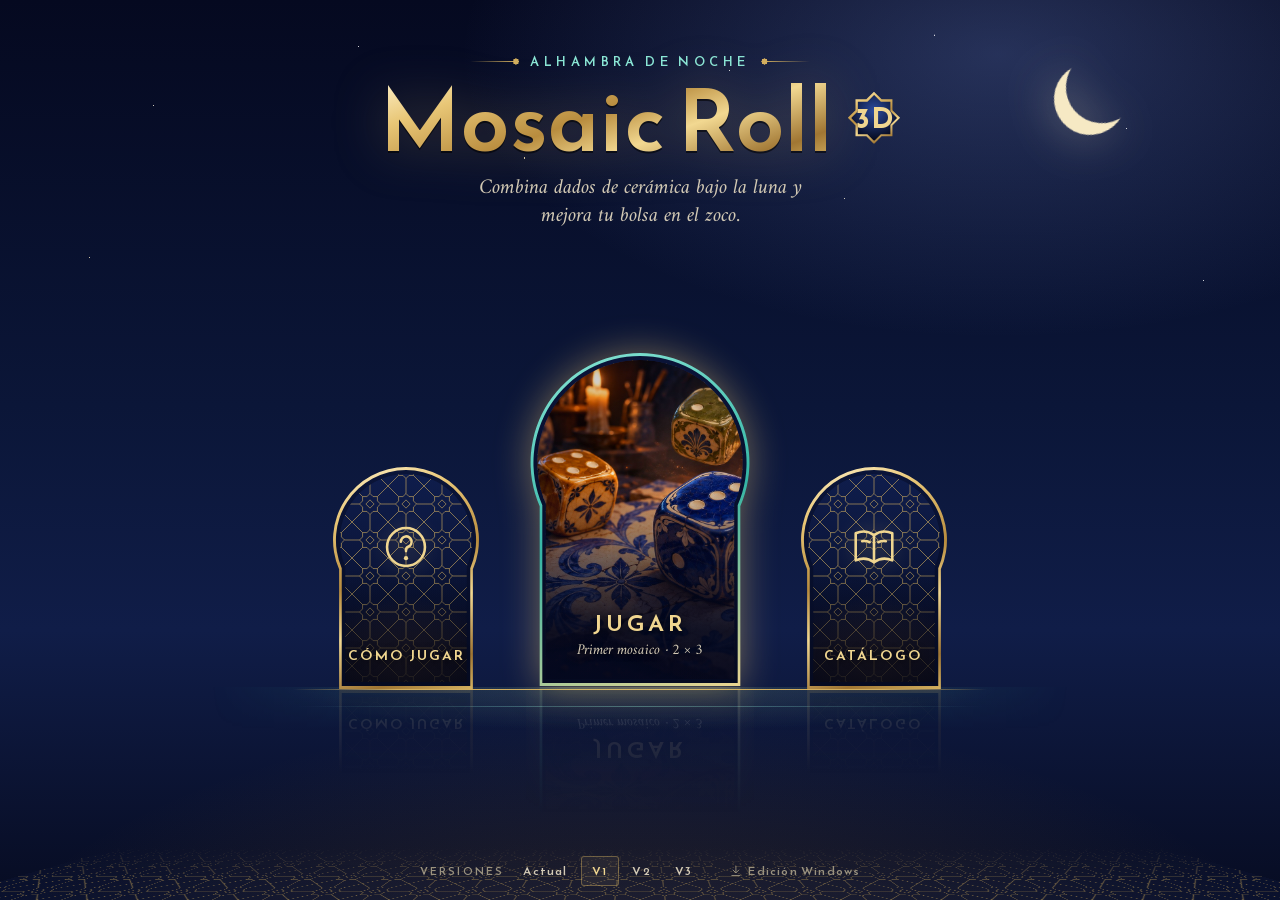
==== v1/index.html @ cc2affee "Añadir tres rediseños completos de la interfaz en /v1, /v2 y /v3 - v1 «Alhambra de noche»: patio noc" ====
<!doctype html>
<html lang="es">
<head>
  <meta charset="utf-8">
  <meta name="viewport" content="width=device-width, initial-scale=1, viewport-fit=cover">
  <base href="../">
  <meta name="theme-color" content="#070c22">
  <meta name="color-scheme" content="dark">
  <meta name="description" content="Mosaic Roll 3D · Alhambra de noche. Combina dados de cerámica bajo la luna, compra en el zoco y forja quimeras entre mosaicos.">
  <title>Mosaic Roll 3D · Alhambra de noche</title>
  <link rel="icon" type="image/jpeg" href="azulejo.jpg">
  <link rel="preconnect" href="https://fonts.googleapis.com">
  <link rel="preconnect" href="https://fonts.gstatic.com" crossorigin>
  <link rel="stylesheet" href="https://fonts.googleapis.com/css2?family=Amiri:ital,wght@0,400;0,700;1,400;1,700&family=Reem+Kufi:wght@400..700&display=swap">
  <link rel="stylesheet" href="v1/alhambra.css?v=1">
  <script type="importmap">{"imports":{"three":"./vendor/three.module.min.js"}}</script>
  <script type="module" src="v1/juego.js?v=1"></script>
</head>
<body data-screen="title">
  <main class="patio" id="start">
    <div class="sky" aria-hidden="true"><span class="stars"></span><span class="moon"></span><span class="lattice"></span></div>
    <header class="crest">
      <p class="crest-kicker"><span class="rule" aria-hidden="true"></span>Alhambra de noche<span class="rule" aria-hidden="true"></span></p>
      <h1 class="wordmark"><span class="wordmark-main">Mosaic Roll</span><span class="wordmark-star"><span>3D</span></span></h1>
      <p class="crest-tagline">Combina dados de cerámica bajo la luna y mejora tu bolsa en el zoco.</p>
    </header>

    <div class="arcade">
      <nav class="doors" aria-label="Menú principal">
        <button class="door door-side" type="button" data-help>
          <span class="door-arch" aria-hidden="true"><span class="door-light"></span><i data-icon="help" class="door-glyph"></i></span>
          <span class="door-caption"><span class="door-label">Cómo jugar</span></span>
        </button>
        <div class="door-main-wrap">
          <button class="door door-main" type="button" id="play" disabled>
            <span class="door-arch" aria-hidden="true"><span class="door-light"></span><span class="door-view"></span></span>
            <span class="door-caption"><span class="door-label" id="play-label">Cargando…</span><small class="door-note" id="play-note"></small></span>
          </button>
          <button class="threshold" type="button" id="new" hidden><i data-icon="refresh"></i>Nueva partida</button>
        </div>
        <button class="door door-side" type="button" id="catalog">
          <span class="door-arch" aria-hidden="true"><span class="door-light"></span><i data-icon="codex" class="door-glyph"></i></span>
          <span class="door-caption"><span class="door-label">Catálogo</span></span>
        </button>
      </nav>
      <div class="pool" aria-hidden="true"></div>
    </div>

    <p class="boot" id="boot" role="status" hidden></p>
    <footer class="patio-foot">
      <nav class="versions" aria-label="Versiones del diseño">
        <span class="versions-label">Versiones</span>
        <a href="./">Actual</a><a href="v1/" aria-current="page">V1</a><a href="v2/">V2</a><a href="v3/">V3</a>
      </nav>
      <a class="download" href="Mosaic-Roll-3D.zip?v=taller-2" download><i data-icon="download"></i>Edición Windows</a>
    </footer>
  </main>

  <main class="game" id="game" hidden>
    <div class="play" id="play-layout">
      <section class="world" id="world" aria-label="Mesa 3D">
        <canvas id="canvas" tabindex="0" aria-label="Tablero de dados 3D" aria-describedby="hint"></canvas>
        <div class="world-labels" id="world-labels" aria-hidden="true"></div>
        <div class="popups" id="popups" aria-hidden="true"></div>
        <div class="tooltip" id="power-tooltip" role="tooltip" hidden></div>
        <div class="tooltip tooltip-unique" id="die-tooltip" role="tooltip" hidden></div>
      </section>
      <div class="night" aria-hidden="true"></div>

      <header class="crown" id="crown">
        <div class="crown-start">
          <button class="orb" type="button" id="pause" aria-label="Pausa" title="Pausa (Esc)"><i data-icon="pause"></i></button>
          <div class="cartouche">
            <h1 id="stage-name"></h1>
            <span class="cartouche-label" id="stage-label"></span>
          </div>
        </div>

        <div class="medallion-cluster" id="resources">
          <div class="wing wing-start">
            <div class="glyph" title="Turnos restantes"><i data-icon="hourglass" class="glyph-ico"></i><span class="turns" id="turns" role="img"></span></div>
            <div class="glyph" id="chisel-glyph" title="Cargas de cincel"><i data-icon="chisel" class="glyph-ico"></i><span class="sr-only">Cincel</span><strong id="chisel-count"></strong></div>
          </div>
          <div class="medallion" id="medallion">
            <div class="medallion-ring" id="progress" role="progressbar" aria-label="Objetivo del mosaico" aria-valuemin="0"></div>
            <div class="medallion-star">
              <span class="medallion-kicker" aria-hidden="true">Puntos</span>
              <span class="sr-only">Puntuación</span><strong id="score">0</strong>
              <span class="goal" id="goal"></span>
            </div>
          </div>
          <div class="wing wing-end">
            <div class="glyph" title="Oro"><i class="coin" aria-hidden="true"></i><span class="sr-only">Oro</span><strong id="gold-count"></strong></div>
            <div class="glyph" title="Dados en la bolsa"><i data-icon="dice" class="glyph-ico"></i><span class="sr-only">Dados en la bolsa</span><strong id="bag-count"></strong></div>
          </div>
        </div>

        <div class="crown-end">
          <button class="codex-toggle" type="button" id="codex-toggle" aria-controls="codex" aria-expanded="false">
            <i data-icon="codex"></i><span class="codex-toggle-label">Códice</span><span class="codex-count" id="codex-count" hidden></span>
          </button>
        </div>
      </header>

      <aside class="order" id="order" aria-label="Encargo" hidden>
        <i data-icon="scroll" class="order-ico"></i>
        <div class="order-text"><span class="order-kicker">Encargo</span><strong id="order-label"></strong></div>
        <span class="order-reward" id="order-reward"></span>
      </aside>

      <nav class="rail" aria-label="Cámara y colección">
        <button class="orb orb-small" type="button" id="top" aria-label="Vista cenital" title="Vista cenital (V)"><i data-icon="grid"></i></button>
        <button class="orb orb-small" type="button" id="reset-camera" aria-label="Centrar cámara" title="Centrar cámara (R)"><i data-icon="target"></i></button>
        <button class="orb orb-small" type="button" id="collection-button" aria-label="Bolsa y azulejos" title="Bolsa y azulejos"><i data-icon="bag"></i></button>
        <button class="orb orb-small" type="button" id="sound" aria-label="Sonido" aria-pressed="true" title="Sonido"><i data-icon="sound"></i></button>
      </nav>

      <footer class="dock">
        <p class="hint" id="hint" aria-live="polite"></p>
        <div class="dock-row">
          <button class="recall" type="button" id="recall" hidden><i data-icon="undo"></i>Retirar</button>
          <section class="tally" id="tally" aria-live="polite" aria-label="Jugada">
            <span class="tally-kicker">Jugada</span>
            <strong class="tally-total" id="preview">+0</strong>
            <p class="tally-breakdown" id="breakdown"></p>
            <p class="tally-placed" id="placed"></p>
          </section>
          <div class="sequence" id="sequence" hidden>
            <span class="sequence-phase" id="sequence-phase"></span>
            <div class="sequence-value" id="sequence-value"></div>
            <small class="sequence-detail" id="sequence-detail"></small>
            <button class="skip" id="skip-score" type="button">Saltar<i data-icon="skip"></i></button>
          </div>
          <button class="seal" type="button" id="confirm" aria-label="Puntuar la jugada" title="Puntuar (Espacio)" disabled>
            <span class="seal-face" aria-hidden="true"><i data-icon="star-fill" class="seal-star"></i><span class="seal-word">Puntuar</span><kbd>Espacio</kbd></span>
          </button>
        </div>
      </footer>

      <aside class="codex" id="codex" aria-labelledby="codex-title">
        <header class="codex-head">
          <div><span class="codex-kicker">Libro de patrones</span><h2 id="codex-title" tabindex="-1">Códice</h2></div>
          <button class="orb orb-small" type="button" id="codex-close" aria-label="Cerrar el códice"><i data-icon="close"></i></button>
        </header>
        <div class="codex-body">
          <section class="codex-section" aria-labelledby="patterns-title">
            <h3 id="patterns-title">Combinaciones</h3>
            <ul class="patterns" id="patterns"></ul>
          </section>
          <section class="codex-section" aria-labelledby="equipped-label">
            <h3 id="equipped-label">Azulejos equipados <span class="count" id="equipped-count"></span></h3>
            <ul class="tile-list" id="active-powers"></ul>
          </section>
          <p class="key-tip"><kbd>Clic der.</kbd> girar · <kbd>Rueda</kbd> zoom · <kbd>1–4</kbd> elegir · <kbd>V</kbd> cenital · <kbd>R</kbd> centrar · <kbd>Espacio</kbd> puntuar</p>
        </div>
      </aside>
    </div>
    <section class="zoco" id="workshop" aria-labelledby="workshop-title" hidden></section>
  </main>

  <dialog id="dialog" aria-labelledby="dialog-title"></dialog>
  <noscript>Activa JavaScript en el navegador para jugar a Mosaic Roll 3D.</noscript>
</body>
</html>
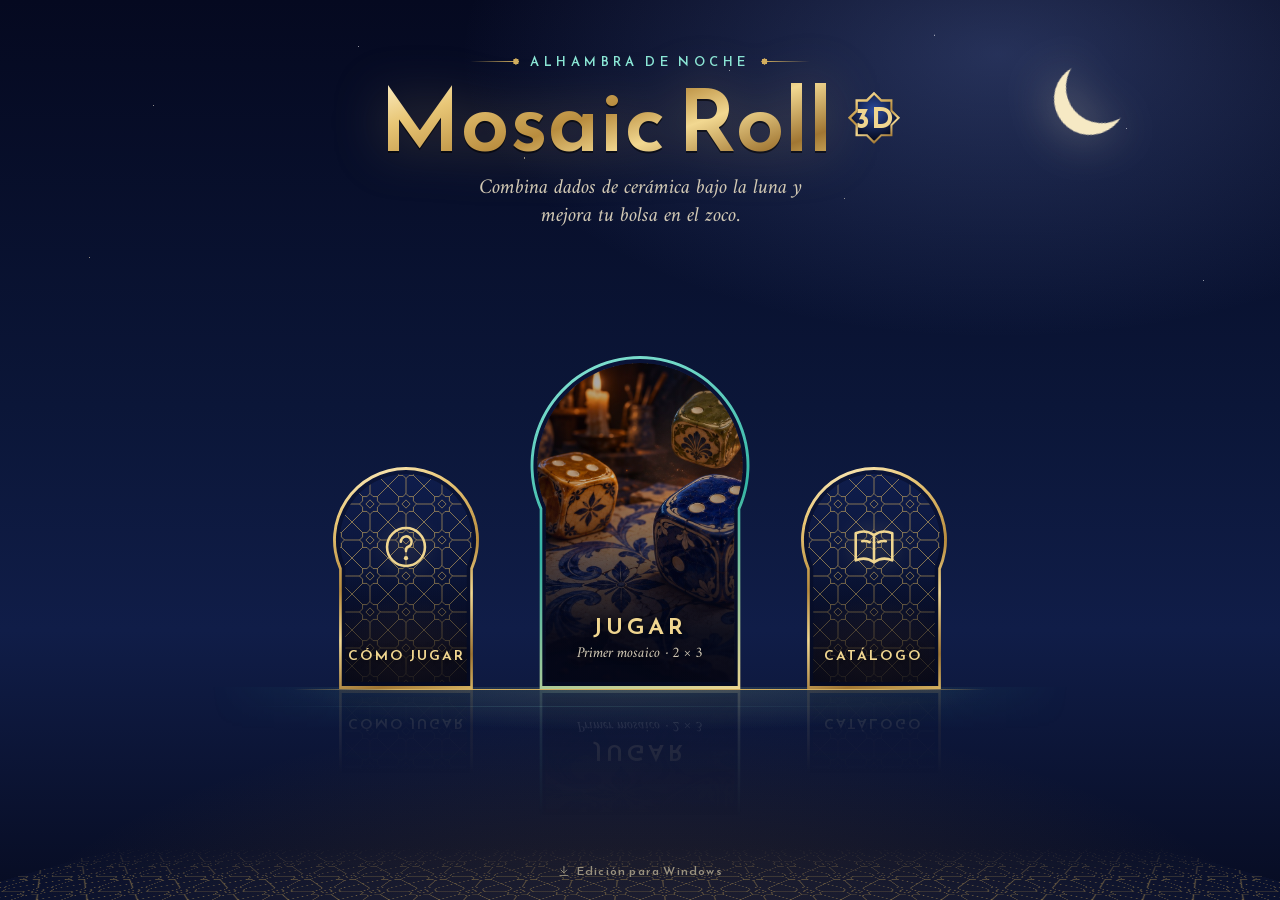
==== commit c1889890: "La versión «Alhambra de noche» pasa a ser la principal y se pule el taller - La antigua /v1 ocupa ah" ====
--- a/v1/index.html
+++ b/v1/index.html
@@ -2,163 +2,10 @@
 <html lang="es">
 <head>
   <meta charset="utf-8">
-  <meta name="viewport" content="width=device-width, initial-scale=1, viewport-fit=cover">
-  <base href="../">
-  <meta name="theme-color" content="#070c22">
-  <meta name="color-scheme" content="dark">
-  <meta name="description" content="Mosaic Roll 3D · Alhambra de noche. Combina dados de cerámica bajo la luna, compra en el zoco y forja quimeras entre mosaicos.">
-  <title>Mosaic Roll 3D · Alhambra de noche</title>
-  <link rel="icon" type="image/jpeg" href="azulejo.jpg">
-  <link rel="preconnect" href="https://fonts.googleapis.com">
-  <link rel="preconnect" href="https://fonts.gstatic.com" crossorigin>
-  <link rel="stylesheet" href="https://fonts.googleapis.com/css2?family=Amiri:ital,wght@0,400;0,700;1,400;1,700&family=Reem+Kufi:wght@400..700&display=swap">
-  <link rel="stylesheet" href="v1/alhambra.css?v=1">
-  <script type="importmap">{"imports":{"three":"./vendor/three.module.min.js"}}</script>
-  <script type="module" src="v1/juego.js?v=1"></script>
+  <!-- The design versions were merged into the main game; old links land on it. -->
+  <meta http-equiv="refresh" content="0; url=../">
+  <link rel="canonical" href="../">
+  <title>Mosaic Roll 3D</title>
 </head>
-<body data-screen="title">
-  <main class="patio" id="start">
-    <div class="sky" aria-hidden="true"><span class="stars"></span><span class="moon"></span><span class="lattice"></span></div>
-    <header class="crest">
-      <p class="crest-kicker"><span class="rule" aria-hidden="true"></span>Alhambra de noche<span class="rule" aria-hidden="true"></span></p>
-      <h1 class="wordmark"><span class="wordmark-main">Mosaic Roll</span><span class="wordmark-star"><span>3D</span></span></h1>
-      <p class="crest-tagline">Combina dados de cerámica bajo la luna y mejora tu bolsa en el zoco.</p>
-    </header>
-
-    <div class="arcade">
-      <nav class="doors" aria-label="Menú principal">
-        <button class="door door-side" type="button" data-help>
-          <span class="door-arch" aria-hidden="true"><span class="door-light"></span><i data-icon="help" class="door-glyph"></i></span>
-          <span class="door-caption"><span class="door-label">Cómo jugar</span></span>
-        </button>
-        <div class="door-main-wrap">
-          <button class="door door-main" type="button" id="play" disabled>
-            <span class="door-arch" aria-hidden="true"><span class="door-light"></span><span class="door-view"></span></span>
-            <span class="door-caption"><span class="door-label" id="play-label">Cargando…</span><small class="door-note" id="play-note"></small></span>
-          </button>
-          <button class="threshold" type="button" id="new" hidden><i data-icon="refresh"></i>Nueva partida</button>
-        </div>
-        <button class="door door-side" type="button" id="catalog">
-          <span class="door-arch" aria-hidden="true"><span class="door-light"></span><i data-icon="codex" class="door-glyph"></i></span>
-          <span class="door-caption"><span class="door-label">Catálogo</span></span>
-        </button>
-      </nav>
-      <div class="pool" aria-hidden="true"></div>
-    </div>
-
-    <p class="boot" id="boot" role="status" hidden></p>
-    <footer class="patio-foot">
-      <nav class="versions" aria-label="Versiones del diseño">
-        <span class="versions-label">Versiones</span>
-        <a href="./">Actual</a><a href="v1/" aria-current="page">V1</a><a href="v2/">V2</a><a href="v3/">V3</a>
-      </nav>
-      <a class="download" href="Mosaic-Roll-3D.zip?v=taller-2" download><i data-icon="download"></i>Edición Windows</a>
-    </footer>
-  </main>
-
-  <main class="game" id="game" hidden>
-    <div class="play" id="play-layout">
-      <section class="world" id="world" aria-label="Mesa 3D">
-        <canvas id="canvas" tabindex="0" aria-label="Tablero de dados 3D" aria-describedby="hint"></canvas>
-        <div class="world-labels" id="world-labels" aria-hidden="true"></div>
-        <div class="popups" id="popups" aria-hidden="true"></div>
-        <div class="tooltip" id="power-tooltip" role="tooltip" hidden></div>
-        <div class="tooltip tooltip-unique" id="die-tooltip" role="tooltip" hidden></div>
-      </section>
-      <div class="night" aria-hidden="true"></div>
-
-      <header class="crown" id="crown">
-        <div class="crown-start">
-          <button class="orb" type="button" id="pause" aria-label="Pausa" title="Pausa (Esc)"><i data-icon="pause"></i></button>
-          <div class="cartouche">
-            <h1 id="stage-name"></h1>
-            <span class="cartouche-label" id="stage-label"></span>
-          </div>
-        </div>
-
-        <div class="medallion-cluster" id="resources">
-          <div class="wing wing-start">
-            <div class="glyph" title="Turnos restantes"><i data-icon="hourglass" class="glyph-ico"></i><span class="turns" id="turns" role="img"></span></div>
-            <div class="glyph" id="chisel-glyph" title="Cargas de cincel"><i data-icon="chisel" class="glyph-ico"></i><span class="sr-only">Cincel</span><strong id="chisel-count"></strong></div>
-          </div>
-          <div class="medallion" id="medallion">
-            <div class="medallion-ring" id="progress" role="progressbar" aria-label="Objetivo del mosaico" aria-valuemin="0"></div>
-            <div class="medallion-star">
-              <span class="medallion-kicker" aria-hidden="true">Puntos</span>
-              <span class="sr-only">Puntuación</span><strong id="score">0</strong>
-              <span class="goal" id="goal"></span>
-            </div>
-          </div>
-          <div class="wing wing-end">
-            <div class="glyph" title="Oro"><i class="coin" aria-hidden="true"></i><span class="sr-only">Oro</span><strong id="gold-count"></strong></div>
-            <div class="glyph" title="Dados en la bolsa"><i data-icon="dice" class="glyph-ico"></i><span class="sr-only">Dados en la bolsa</span><strong id="bag-count"></strong></div>
-          </div>
-        </div>
-
-        <div class="crown-end">
-          <button class="codex-toggle" type="button" id="codex-toggle" aria-controls="codex" aria-expanded="false">
-            <i data-icon="codex"></i><span class="codex-toggle-label">Códice</span><span class="codex-count" id="codex-count" hidden></span>
-          </button>
-        </div>
-      </header>
-
-      <aside class="order" id="order" aria-label="Encargo" hidden>
-        <i data-icon="scroll" class="order-ico"></i>
-        <div class="order-text"><span class="order-kicker">Encargo</span><strong id="order-label"></strong></div>
-        <span class="order-reward" id="order-reward"></span>
-      </aside>
-
-      <nav class="rail" aria-label="Cámara y colección">
-        <button class="orb orb-small" type="button" id="top" aria-label="Vista cenital" title="Vista cenital (V)"><i data-icon="grid"></i></button>
-        <button class="orb orb-small" type="button" id="reset-camera" aria-label="Centrar cámara" title="Centrar cámara (R)"><i data-icon="target"></i></button>
-        <button class="orb orb-small" type="button" id="collection-button" aria-label="Bolsa y azulejos" title="Bolsa y azulejos"><i data-icon="bag"></i></button>
-        <button class="orb orb-small" type="button" id="sound" aria-label="Sonido" aria-pressed="true" title="Sonido"><i data-icon="sound"></i></button>
-      </nav>
-
-      <footer class="dock">
-        <p class="hint" id="hint" aria-live="polite"></p>
-        <div class="dock-row">
-          <button class="recall" type="button" id="recall" hidden><i data-icon="undo"></i>Retirar</button>
-          <section class="tally" id="tally" aria-live="polite" aria-label="Jugada">
-            <span class="tally-kicker">Jugada</span>
-            <strong class="tally-total" id="preview">+0</strong>
-            <p class="tally-breakdown" id="breakdown"></p>
-            <p class="tally-placed" id="placed"></p>
-          </section>
-          <div class="sequence" id="sequence" hidden>
-            <span class="sequence-phase" id="sequence-phase"></span>
-            <div class="sequence-value" id="sequence-value"></div>
-            <small class="sequence-detail" id="sequence-detail"></small>
-            <button class="skip" id="skip-score" type="button">Saltar<i data-icon="skip"></i></button>
-          </div>
-          <button class="seal" type="button" id="confirm" aria-label="Puntuar la jugada" title="Puntuar (Espacio)" disabled>
-            <span class="seal-face" aria-hidden="true"><i data-icon="star-fill" class="seal-star"></i><span class="seal-word">Puntuar</span><kbd>Espacio</kbd></span>
-          </button>
-        </div>
-      </footer>
-
-      <aside class="codex" id="codex" aria-labelledby="codex-title">
-        <header class="codex-head">
-          <div><span class="codex-kicker">Libro de patrones</span><h2 id="codex-title" tabindex="-1">Códice</h2></div>
-          <button class="orb orb-small" type="button" id="codex-close" aria-label="Cerrar el códice"><i data-icon="close"></i></button>
-        </header>
-        <div class="codex-body">
-          <section class="codex-section" aria-labelledby="patterns-title">
-            <h3 id="patterns-title">Combinaciones</h3>
-            <ul class="patterns" id="patterns"></ul>
-          </section>
-          <section class="codex-section" aria-labelledby="equipped-label">
-            <h3 id="equipped-label">Azulejos equipados <span class="count" id="equipped-count"></span></h3>
-            <ul class="tile-list" id="active-powers"></ul>
-          </section>
-          <p class="key-tip"><kbd>Clic der.</kbd> girar · <kbd>Rueda</kbd> zoom · <kbd>1–4</kbd> elegir · <kbd>V</kbd> cenital · <kbd>R</kbd> centrar · <kbd>Espacio</kbd> puntuar</p>
-        </div>
-      </aside>
-    </div>
-    <section class="zoco" id="workshop" aria-labelledby="workshop-title" hidden></section>
-  </main>
-
-  <dialog id="dialog" aria-labelledby="dialog-title"></dialog>
-  <noscript>Activa JavaScript en el navegador para jugar a Mosaic Roll 3D.</noscript>
-</body>
+<body><a href="../">Ir a Mosaic Roll 3D</a></body>
 </html>
